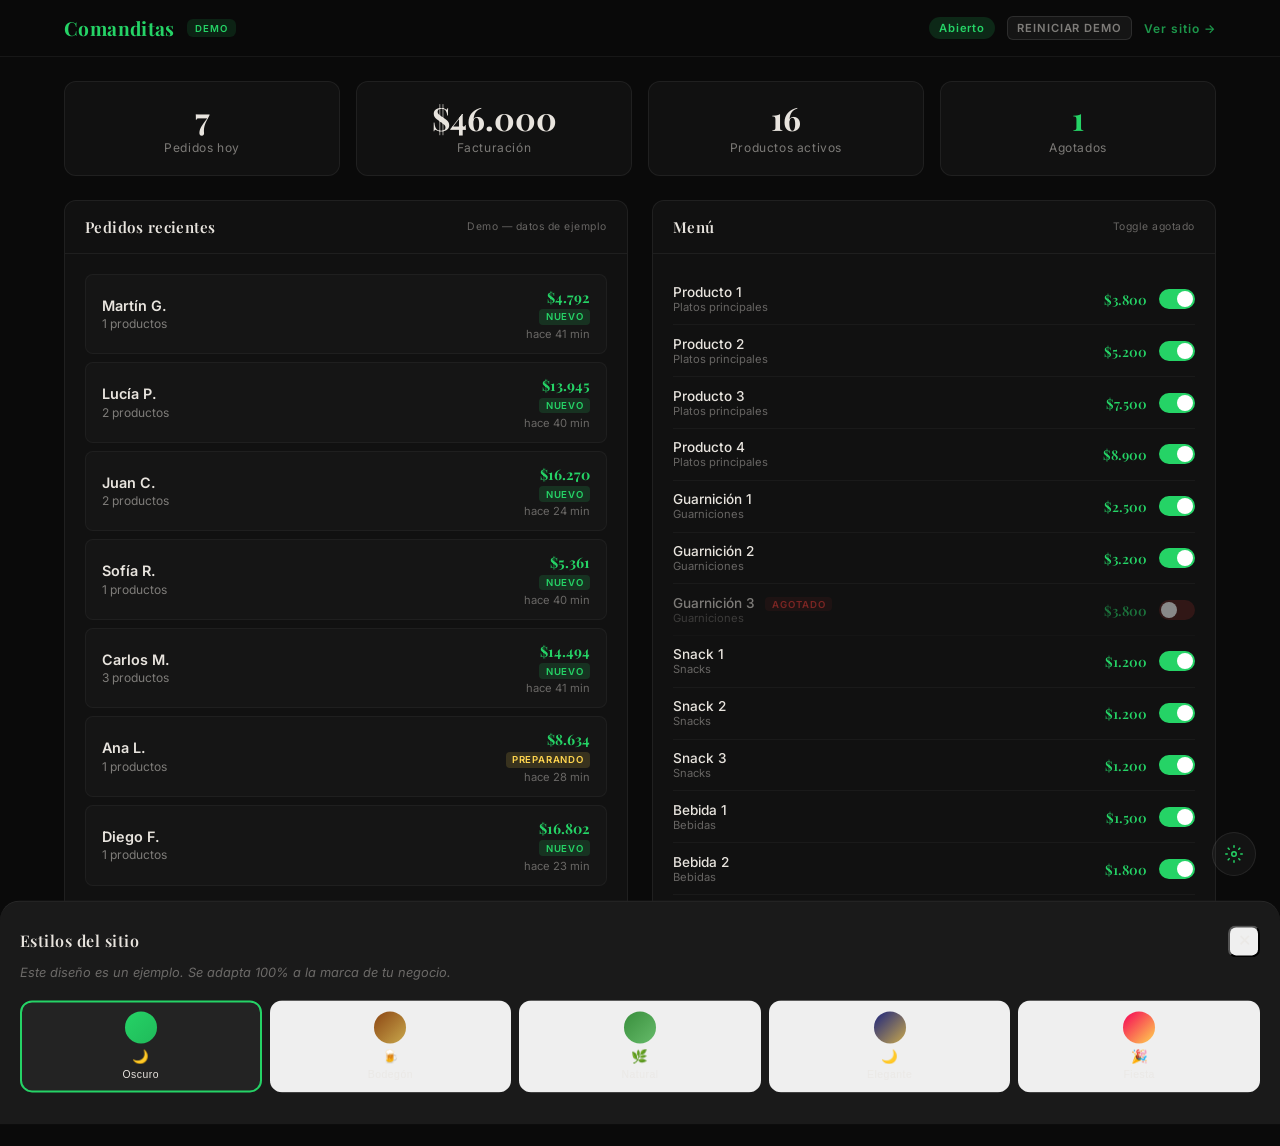
==== admin.html @ 1251a118 "primer commit" ====
<!DOCTYPE html>
<html lang="es">
<head>
  <meta charset="UTF-8" />
  <meta name="viewport" content="width=device-width, initial-scale=1.0" />
  <title>Comanditas Admin — Panel de control</title>
  <meta name="robots" content="noindex, nofollow" />
  <meta name="theme-color" content="#0A0A0A" />
  <link rel="icon" type="image/svg+xml" href="favicon.svg" />
  <link rel="preconnect" href="https://fonts.googleapis.com" />
  <link rel="preconnect" href="https://fonts.gstatic.com" crossorigin />
  <link href="https://fonts.googleapis.com/css2?family=Playfair+Display:wght@400;500;600;700&family=Inter:wght@300;400;500;600&display=swap" rel="stylesheet" />
  <link rel="stylesheet" href="admin.css?v=4" />
</head>
<body>

  <header class="admin-header">
    <div class="admin-header__inner">
      <div class="admin-header__left">
        <span class="admin-logo">Comanditas</span>
        <span class="admin-badge">Demo</span>
      </div>
      <div class="admin-header__right">
        <span class="admin-pill" id="adminHours"></span>
        <button class="admin-reset-btn" onclick="resetDemo()">Reiniciar demo</button>
        <a href="index.html" class="admin-link">Ver sitio →</a>
      </div>
    </div>
  </header>

  <main class="admin-main">
    <div class="admin-page">

      <div class="admin-stats">
        <div class="admin-stat">
          <div class="admin-stat__value" id="statPedidos">0</div>
          <div class="admin-stat__label">Pedidos hoy</div>
        </div>
        <div class="admin-stat">
          <div class="admin-stat__value" id="statFacturacion">$0</div>
          <div class="admin-stat__label">Facturación</div>
        </div>
        <div class="admin-stat">
          <div class="admin-stat__value" id="statProductos">0</div>
          <div class="admin-stat__label">Productos activos</div>
        </div>
        <div class="admin-stat">
          <div class="admin-stat__value admin-stat__value--accent" id="statAgotados">0</div>
          <div class="admin-stat__label">Agotados</div>
        </div>
      </div>

      <div class="admin-grid">

        <section class="admin-card">
          <div class="admin-card__header">
            <h2 class="admin-card__title">Pedidos recientes</h2>
            <span class="admin-card__tag">Demo — datos de ejemplo</span>
          </div>
          <div class="admin-card__body">
            <div class="order-table" id="orderTable"></div>
            <p class="admin-note">Este es un panel de demostración. Los datos son de ejemplo y no se guardan.</p>
          </div>
        </section>

        <section class="admin-card">
          <div class="admin-card__header">
            <h2 class="admin-card__title">Menú</h2>
            <span class="admin-card__tag">Toggle agotado</span>
          </div>
          <div class="admin-card__body">
            <div id="menuList"></div>
          </div>
        </section>

      </div>
    </div>
  </main>

  <div class="theme-fab" onclick="togglePanelTemas()" aria-label="Cambiar estilo del sitio" role="button" tabindex="0" onkeydown="if(event.key==='Enter')togglePanelTemas()">
    <svg viewBox="0 0 24 24" fill="none" stroke="currentColor" stroke-width="2" stroke-linecap="round" stroke-linejoin="round"><circle cx="12" cy="12" r="3"/><path d="M12 1v2M12 21v2M4.22 4.22l1.42 1.42M18.36 18.36l1.42 1.42M1 12h2M21 12h2M4.22 19.78l1.42-1.42M18.36 5.64l1.42-1.42"/></svg>
  </div>

  <script src="js/data.js?v=4"></script>
  <script src="js/themes.js?v=4"></script>
  <script src="admin.js?v=4"></script>
</body>
</html>
---- admin.css ----
/* ─────────────────────────────────────────
   Comanditas Demo — admin.css
   ───────────────────────────────────────── */

*, *::before, *::after { margin: 0; padding: 0; box-sizing: border-box; }

body {
  font-family: 'Inter', sans-serif;
  background: #0A0A0A;
  color: #E8E4DE;
  min-height: 100vh;
  transition: background 0.4s, color 0.4s;
}

/* HEADER */
.admin-header {
  position: sticky; top: 0; z-index: 50;
  background: rgba(10,10,10,0.95);
  backdrop-filter: blur(12px);
  border-bottom: 1px solid rgba(255,255,255,0.06);
  transition: background 0.4s, border-color 0.4s;
}
.admin-header__inner {
  display: flex; align-items: center; justify-content: space-between;
  padding: 0 1.5rem; height: 56px; max-width: 1200px; margin: 0 auto;
}
.admin-header__left { display: flex; align-items: center; gap: 0.75rem; }
.admin-logo {
  font-family: 'Playfair Display', Georgia, serif; font-weight: 700; font-size: 1.2rem;
  letter-spacing: 0.02em; color: #25D366;
}
.admin-badge {
  font-family: 'Inter', sans-serif; font-size: 0.6rem; font-weight: 600;
  letter-spacing: 0.12em; text-transform: uppercase; color: #25D366;
  background: rgba(37,211,102,0.12); padding: 0.2rem 0.5rem; border-radius: 6px;
}
.admin-header__right { display: flex; align-items: center; gap: 0.75rem; }
.admin-pill {
  font-family: 'Inter', sans-serif; font-size: 0.7rem; font-weight: 600;
  letter-spacing: 0.08em; padding: 0.25rem 0.6rem; border-radius: 20px;
}
.admin-pill.open { background: rgba(37,211,102,0.15); color: #25D366; }
.admin-pill.closed { background: rgba(229,57,53,0.15); color: #E53935; }
.admin-link {
  font-family: 'Inter', sans-serif; font-size: 0.75rem; font-weight: 600;
  letter-spacing: 0.08em; color: rgba(37,211,102,0.7); text-decoration: none;
  transition: color 0.2s;
}
.admin-link:hover { color: #25D366; }
.admin-reset-btn {
  font-family: 'Inter', sans-serif; font-size: 0.7rem; font-weight: 600;
  letter-spacing: 0.08em; color: rgba(232,228,222,0.5); text-transform: uppercase;
  background: rgba(255,255,255,0.05); border: 1px solid rgba(255,255,255,0.1);
  padding: 0.25rem 0.6rem; border-radius: 6px; cursor: pointer; transition: all 0.2s;
}
.admin-reset-btn:hover { color: #25D366; border-color: #25D366; }

/* MAIN */
.admin-main { max-width: 1200px; margin: 0 auto; padding: 1.5rem; }
.admin-page { display: flex; flex-direction: column; gap: 1.5rem; }

/* STATS */
.admin-stats {
  display: grid; grid-template-columns: repeat(4, 1fr); gap: 1rem;
}
.admin-stat {
  background: rgba(255,255,255,0.03); border: 1px solid rgba(255,255,255,0.06);
  border-radius: 12px; padding: 1.25rem; text-align: center;
  transition: background 0.4s, border-color 0.4s;
}
.admin-stat__value {
  font-family: 'Playfair Display', Georgia, serif; font-size: 2rem; font-weight: 700;
  color: #E8E4DE; line-height: 1;
}
.admin-stat__value--accent { color: #25D366; }
.admin-stat__label {
  font-size: 0.75rem; color: rgba(232,228,222,0.5); margin-top: 0.35rem;
  letter-spacing: 0.05em;
}

/* GRID */
.admin-grid {
  display: grid; grid-template-columns: 1fr 1fr; gap: 1.5rem;
}

/* CARD */
.admin-card {
  background: rgba(255,255,255,0.03); border: 1px solid rgba(255,255,255,0.06);
  border-radius: 12px; overflow: hidden; transition: background 0.4s, border-color 0.4s;
}
.admin-card__header {
  display: flex; align-items: center; justify-content: space-between;
  padding: 1rem 1.25rem; border-bottom: 1px solid rgba(255,255,255,0.06);
}
.admin-card__title {
  font-family: 'Playfair Display', Georgia, serif; font-size: 0.95rem; font-weight: 600;
  letter-spacing: 0.03em;
}
.admin-card__tag {
  font-size: 0.65rem; color: rgba(232,228,222,0.4); letter-spacing: 0.05em;
}
.admin-card__body { padding: 1.25rem; }

/* ORDER TABLE */
.order-table { display: flex; flex-direction: column; gap: 0.5rem; }
.order-row {
  display: flex; align-items: center; justify-content: space-between;
  padding: 0.75rem 1rem; background: rgba(255,255,255,0.02);
  border: 1px solid rgba(255,255,255,0.04); border-radius: 8px;
  transition: background 0.4s, border-color 0.4s;
}
.order-row__left { display: flex; flex-direction: column; gap: 0.15rem; }
.order-row__name { font-weight: 600; font-size: 0.9rem; }
.order-row__detail { font-size: 0.75rem; color: rgba(232,228,222,0.5); }
.order-row__right { display: flex; flex-direction: column; align-items: flex-end; gap: 0.15rem; }
.order-row__total { font-family: 'Playfair Display', Georgia, serif; font-weight: 700; font-size: 0.9rem; color: #25D366; }
.order-row__time { font-size: 0.7rem; color: rgba(232,228,222,0.4); }
.order-row__badge {
  font-family: 'Inter', sans-serif; font-size: 0.6rem; font-weight: 600;
  letter-spacing: 0.08em; text-transform: uppercase; padding: 0.15rem 0.4rem;
  border-radius: 4px;
}
.order-row__badge--new { background: rgba(37,211,102,0.15); color: #25D366; }
.order-row__badge--preparing { background: rgba(255,213,79,0.15); color: #FFD54F; }

/* MENU LIST */
.menu-item {
  display: flex; align-items: center; justify-content: space-between;
  padding: 0.65rem 0; border-bottom: 1px solid rgba(255,255,255,0.04);
  transition: opacity 0.2s;
}
.menu-item:last-child { border-bottom: none; }
.menu-item--agotado { opacity: 0.5; }
.menu-item--agotado .toggle input:not(:checked) + .toggle__track { background: rgba(229,57,53,0.3); }
.menu-item__agotado-tag {
  font-family: 'Inter', sans-serif; font-size: 0.6rem; font-weight: 600; letter-spacing: 0.1em; text-transform: uppercase;
  color: #E53935; background: rgba(229,57,53,0.12); padding: 0.1rem 0.4rem; border-radius: 4px; margin-left: 0.4rem;
}
.menu-item__left { display: flex; align-items: center; gap: 0.75rem; }
.menu-item__img {
  width: 40px; height: 40px; border-radius: 8px; object-fit: cover;
  background: rgba(255,255,255,0.04);
}
.menu-item__name { font-size: 0.85rem; font-weight: 500; }
.menu-item__cat { font-size: 0.7rem; color: rgba(232,228,222,0.4); }
.menu-item__right { display: flex; align-items: center; gap: 0.75rem; }
.menu-item__price {
  font-family: 'Playfair Display', Georgia, serif; font-size: 0.85rem; font-weight: 600; color: #25D366;
}

/* TOGGLE */
.toggle {
  position: relative; width: 36px; height: 20px; cursor: pointer;
}
.toggle input { display: none; }
.toggle__track {
  position: absolute; inset: 0; background: rgba(255,255,255,0.1);
  border-radius: 10px; transition: background 0.2s;
}
.toggle input:checked + .toggle__track { background: #25D366; }
.toggle__knob {
  position: absolute; top: 2px; left: 2px; width: 16px; height: 16px;
  background: #fff; border-radius: 50%; transition: transform 0.2s;
}
.toggle input:checked ~ .toggle__knob { transform: translateX(16px); }

.admin-note {
  font-size: 0.75rem; color: rgba(232,228,222,0.3); margin-top: 1rem;
  font-style: italic; text-align: center;
}

/* THEME FAB */
.theme-fab {
  position: fixed; bottom: 1.5rem; right: 1.5rem; z-index: 100;
  width: 44px; height: 44px; border-radius: 50%;
  display: flex; align-items: center; justify-content: center;
  background: rgba(255,255,255,0.04); border: 1px solid rgba(255,255,255,0.08);
  cursor: pointer; transition: border-color 0.2s, transform 0.2s;
}
.theme-fab:hover { border-color: #25D366; transform: scale(1.1); }
.theme-fab svg { width: 18px; height: 18px; stroke: #25D366; }

/* THEME PANEL */
.theme-overlay { position: fixed; inset: 0; background: rgba(0,0,0,0.5); z-index: 900; opacity: 0; pointer-events: none; transition: opacity 0.3s; }
.theme-overlay.open { opacity: 1; pointer-events: auto; }
.theme-panel { position: fixed; bottom: 0; left: 0; right: 0; background: #1A1A1A; border-top: 1px solid rgba(255,255,255,0.08); border-radius: 20px 20px 0 0; padding: 1.5rem 1.25rem 2rem; z-index: 950; transform: translateY(100%); transition: transform 0.35s cubic-bezier(0.2, 0.8, 0.3, 1), background 0.4s; }
.theme-panel.open { transform: translateY(0); }
.theme-panel__header { display: flex; align-items: center; justify-content: space-between; margin-bottom: 0.5rem; }
.theme-panel__title { font-family: 'Playfair Display', Georgia, serif; font-size: 1rem; font-weight: 600; letter-spacing: 0.03em; }
.theme-panel__close { width: 32px; height: 32px; display: flex; align-items: center; justify-content: center; font-size: 1rem; color: rgba(232,228,222,0.5); border-radius: 8px; transition: background 0.2s; }
.theme-panel__close:hover { background: rgba(255,255,255,0.06); }
.theme-panel__note { font-size: 0.8rem; color: rgba(232,228,222,0.4); margin-bottom: 1.25rem; font-style: italic; }
.theme-options { display: grid; grid-template-columns: repeat(5, 1fr); gap: 0.5rem; }
.theme-option { display: flex; flex-direction: column; align-items: center; gap: 0.35rem; padding: 0.6rem 0.2rem; border-radius: 12px; border: 2px solid transparent; transition: border-color 0.2s, background 0.2s; }
.theme-option:hover { background: rgba(255,255,255,0.04); }
.theme-option.active { border-color: #25D366; background: rgba(255,255,255,0.04); }
.theme-swatch { width: 32px; height: 32px; border-radius: 50%; flex-shrink: 0; }
.theme-name { font-size: 0.65rem; font-weight: 500; letter-spacing: 0.05em; color: rgba(232,228,222,0.5); }
.theme-option.active .theme-name { color: #E8E4DE; }

/* RESPONSIVE */
@media (max-width: 700px) {
  .admin-stats { grid-template-columns: repeat(2, 1fr); }
  .admin-grid { grid-template-columns: 1fr; }
  .admin-main { padding: 1rem; }
}
@media (max-width: 480px) {
  .admin-header__inner { padding: 0 1rem; }
  .admin-stat__value { font-size: 1.5rem; }
}
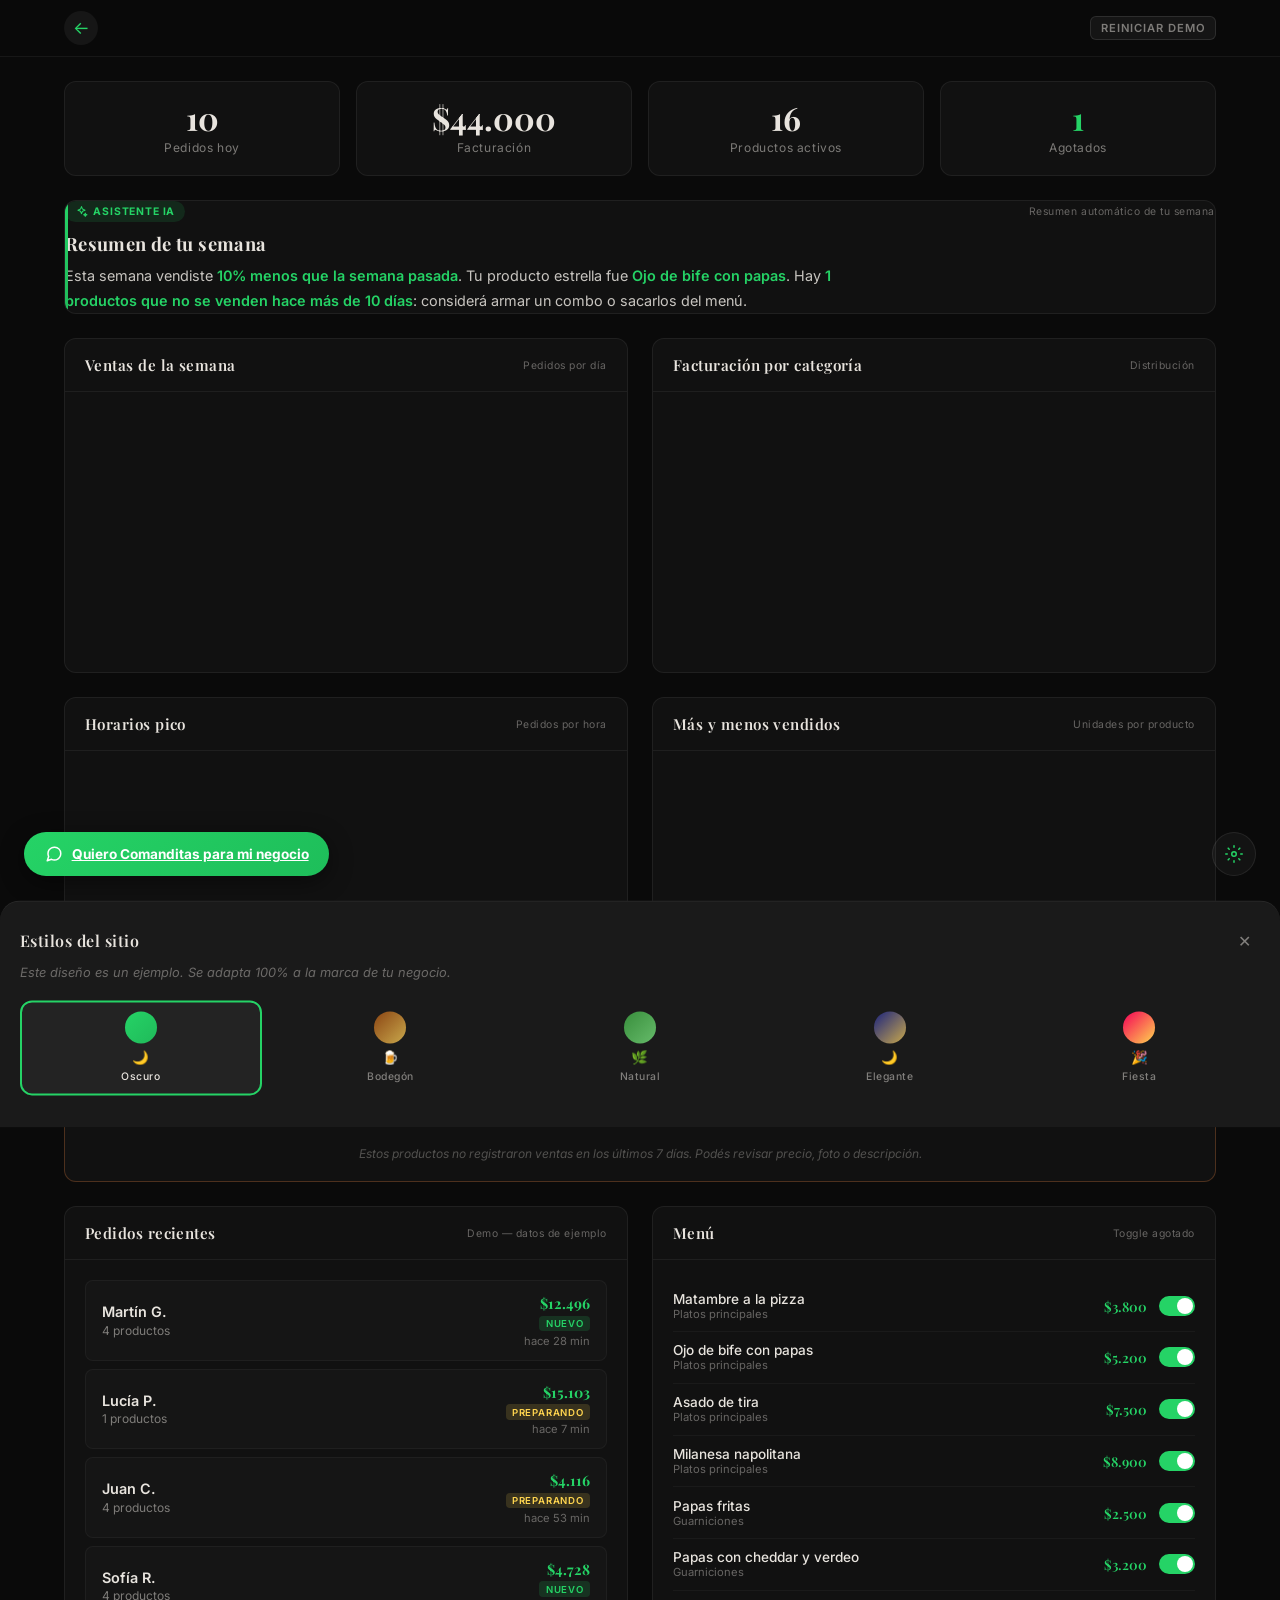
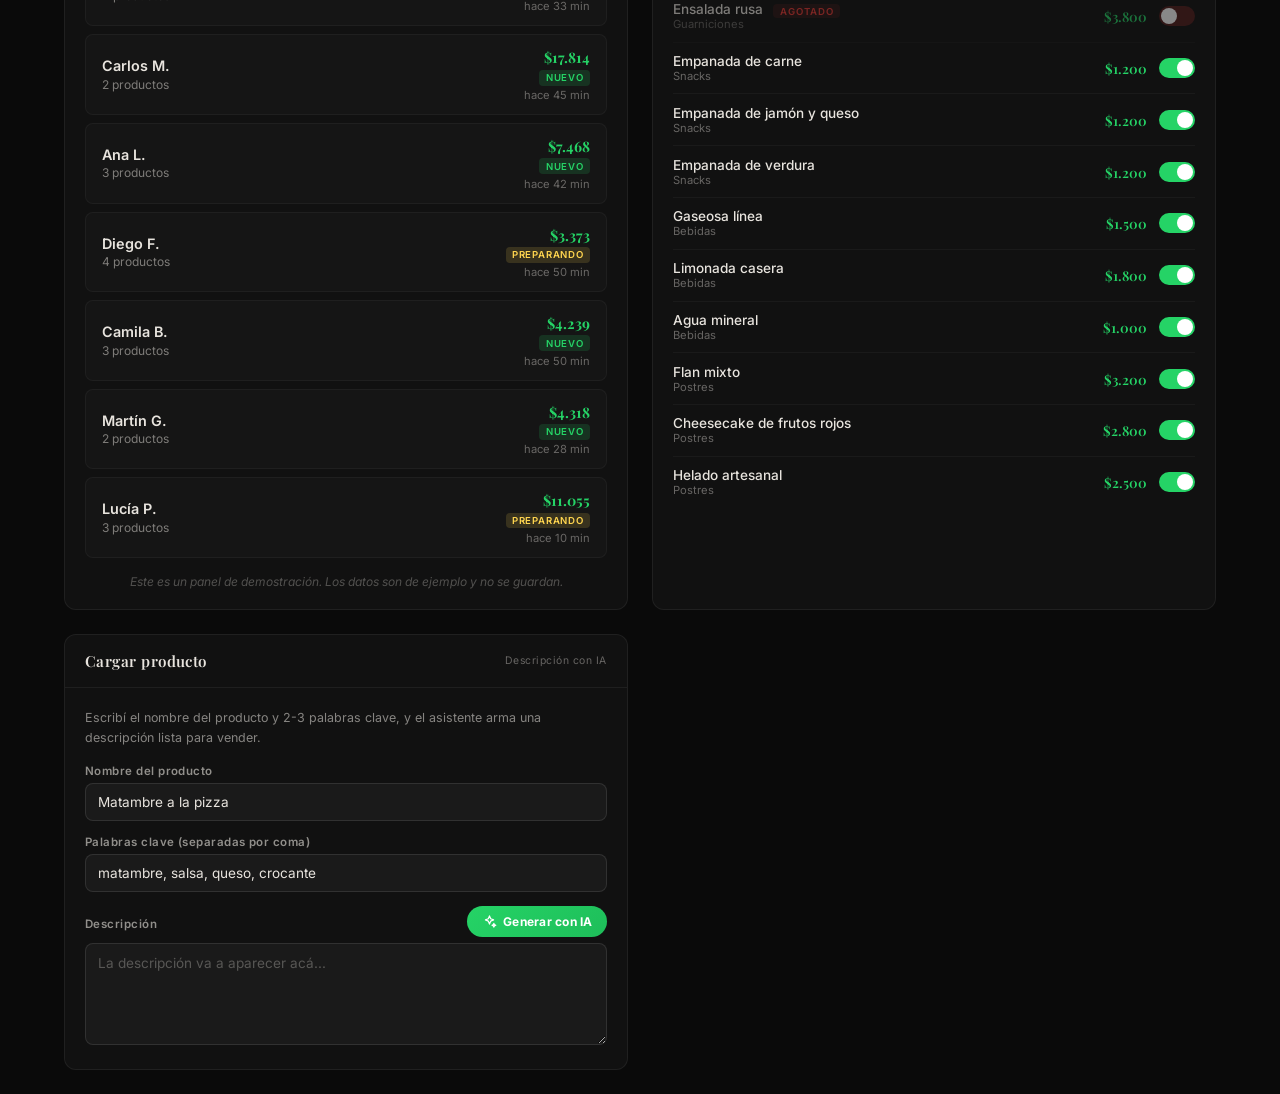
==== commit b22a0bae: "..." ====
--- a/admin.html
+++ b/admin.html
@@ -17,13 +17,10 @@
   <header class="admin-header">
     <div class="admin-header__inner">
       <div class="admin-header__left">
-        <span class="admin-logo">Comanditas</span>
-        <span class="admin-badge">Demo</span>
+        <a href="index.html" class="admin-link admin-link--back" aria-label="Volver al sitio">←</a>
       </div>
       <div class="admin-header__right">
-        <span class="admin-pill" id="adminHours"></span>
-        <button class="admin-reset-btn" onclick="resetDemo()">Reiniciar demo</button>
-        <a href="index.html" class="admin-link">Ver sitio →</a>
+        <button class="admin-reset-btn">Reiniciar demo</button>
       </div>
     </div>
   </header>
@@ -50,6 +47,71 @@
         </div>
       </div>
 
+      <section class="admin-card admin-card--ai">
+        <div class="admin-card__ai-head">
+          <span class="ai-badge">
+            <svg viewBox="0 0 24 24" fill="none" stroke="currentColor" stroke-width="2" stroke-linecap="round" stroke-linejoin="round"><path d="M12 3l1.9 4.6L18.5 9.5l-4.6 1.9L12 16l-1.9-4.6L5.5 9.5l4.6-1.9L12 3z"/><path d="M19 15l.9 2.1L22 18l-2.1.9L19 21l-.9-2.1L16 18l2.1-.9L19 15z"/></svg>
+            Asistente IA
+          </span>
+          <span class="admin-card__tag">Resumen automático de tu semana</span>
+        </div>
+        <h2 class="admin-card__ai-title">Resumen de tu semana</h2>
+        <p class="admin-card__ai-text" id="aiResumen"></p>
+      </section>
+
+      <div class="admin-charts">
+        <section class="admin-card">
+          <div class="admin-card__header">
+            <h2 class="admin-card__title">Ventas de la semana</h2>
+            <span class="admin-card__tag">Pedidos por día</span>
+          </div>
+          <div class="admin-card__body">
+            <div class="chart-box"><canvas id="chartVentas"></canvas></div>
+          </div>
+        </section>
+
+        <section class="admin-card">
+          <div class="admin-card__header">
+            <h2 class="admin-card__title">Facturación por categoría</h2>
+            <span class="admin-card__tag">Distribución</span>
+          </div>
+          <div class="admin-card__body">
+            <div class="chart-box"><canvas id="chartCategorias"></canvas></div>
+          </div>
+        </section>
+
+        <section class="admin-card">
+          <div class="admin-card__header">
+            <h2 class="admin-card__title">Horarios pico</h2>
+            <span class="admin-card__tag">Pedidos por hora</span>
+          </div>
+          <div class="admin-card__body">
+            <div class="chart-box"><canvas id="chartHorarios"></canvas></div>
+          </div>
+        </section>
+
+        <section class="admin-card">
+          <div class="admin-card__header">
+            <h2 class="admin-card__title">Más y menos vendidos</h2>
+            <span class="admin-card__tag">Unidades por producto</span>
+          </div>
+          <div class="admin-card__body">
+            <div class="chart-box"><canvas id="chartProductos"></canvas></div>
+          </div>
+        </section>
+
+        <section class="admin-card admin-card--alert">
+          <div class="admin-card__header">
+            <h2 class="admin-card__title">Productos sin ventas</h2>
+            <span class="admin-card__tag admin-card__tag--alert">Alerta</span>
+          </div>
+          <div class="admin-card__body">
+            <div class="sinventas-list" id="sinVentas"></div>
+            <p class="admin-note">Estos productos no registraron ventas en los últimos 7 días. Podés revisar precio, foto o descripción.</p>
+          </div>
+        </section>
+      </div>
+
       <div class="admin-grid">
 
         <section class="admin-card">
@@ -73,16 +135,50 @@
           </div>
         </section>
 
+        <section class="admin-card admin-card--editor">
+          <div class="admin-card__header">
+            <h2 class="admin-card__title">Cargar producto</h2>
+            <span class="admin-card__tag">Descripción con IA</span>
+          </div>
+          <div class="admin-card__body">
+            <p class="editor-note">Escribí el nombre del producto y 2-3 palabras clave, y el asistente arma una descripción lista para vender.</p>
+            <label class="ai-field">
+              <span class="ai-field__label">Nombre del producto</span>
+              <input class="ai-input" id="aiProductoNombre" type="text" placeholder="Ej: Matambre a la pizza" value="Matambre a la pizza" />
+            </label>
+            <label class="ai-field">
+              <span class="ai-field__label">Palabras clave (separadas por coma)</span>
+              <input class="ai-input" id="aiProductoClaves" type="text" placeholder="Ej: matambre, salsa, queso, crocante" value="matambre, salsa, queso, crocante" />
+            </label>
+            <div class="ai-desc-field">
+              <div class="ai-field__label-row">
+                <span class="ai-field__label">Descripción</span>
+                <button class="ai-gen-btn" id="aiGenBtn" type="button">
+                  <svg viewBox="0 0 24 24" fill="none" stroke="currentColor" stroke-width="2" stroke-linecap="round" stroke-linejoin="round"><path d="M12 3l1.9 4.6L18.5 9.5l-4.6 1.9L12 16l-1.9-4.6L5.5 9.5l4.6-1.9L12 3z"/><path d="M19 15l.9 2.1L22 18l-2.1.9L19 21l-.9-2.1L16 18l2.1-.9L19 15z"/></svg>
+                  <span class="ai-gen-btn__label">Generar con IA</span>
+                </button>
+              </div>
+              <textarea class="ai-input ai-textarea" id="aiProductoDesc" rows="4" placeholder="La descripción va a aparecer acá..."></textarea>
+            </div>
+          </div>
+        </section>
+
       </div>
     </div>
   </main>
 
-  <div class="theme-fab" onclick="togglePanelTemas()" aria-label="Cambiar estilo del sitio" role="button" tabindex="0" onkeydown="if(event.key==='Enter')togglePanelTemas()">
+  <a class="contact-fab" href="https://wa.me/5493512345678?text=Hola%2C%20vi%20la%20demo%20de%20Comanditas%20y%20quiero%20cotizar%20algo%20as%C3%AD%20para%20mi%20negocio" target="_blank" rel="noopener" aria-label="Quiero Comanditas para mi negocio">
+    <svg viewBox="0 0 24 24" fill="none" stroke="currentColor" stroke-width="2" stroke-linecap="round" stroke-linejoin="round"><path d="M21 11.5a8.38 8.38 0 01-.9 3.8 8.5 8.5 0 01-7.6 4.7 8.38 8.38 0 01-3.8-.9L3 21l1.9-5.7a8.38 8.38 0 01-.9-3.8 8.5 8.5 0 014.7-7.6 8.38 8.38 0 013.8-.9h.5a8.48 8.48 0 018 8v.5z"/></svg>
+    <span>Quiero Comanditas para mi negocio</span>
+  </a>
+
+  <div class="theme-fab" aria-label="Cambiar estilo del sitio" role="button" tabindex="0">
     <svg viewBox="0 0 24 24" fill="none" stroke="currentColor" stroke-width="2" stroke-linecap="round" stroke-linejoin="round"><circle cx="12" cy="12" r="3"/><path d="M12 1v2M12 21v2M4.22 4.22l1.42 1.42M18.36 18.36l1.42 1.42M1 12h2M21 12h2M4.22 19.78l1.42-1.42M18.36 5.64l1.42-1.42"/></svg>
   </div>
 
   <script src="js/data.js?v=4"></script>
   <script src="js/themes.js?v=4"></script>
+  <script src="https://cdn.jsdelivr.net/npm/chart.js@4.4.1/dist/chart.umd.min.js"></script>
   <script src="admin.js?v=4"></script>
 </body>
 </html>
--- a/admin.css
+++ b/admin.css
@@ -3,6 +3,8 @@
    ───────────────────────────────────────── */
 
 *, *::before, *::after { margin: 0; padding: 0; box-sizing: border-box; }
+
+button { cursor: pointer; border: none; background: none; font-family: inherit; color: inherit; }
 
 body {
   font-family: 'Inter', sans-serif;
@@ -23,30 +25,17 @@
 .admin-header__inner {
   display: flex; align-items: center; justify-content: space-between;
   padding: 0 1.5rem; height: 56px; max-width: 1200px; margin: 0 auto;
-}
-.admin-header__left { display: flex; align-items: center; gap: 0.75rem; }
-.admin-logo {
-  font-family: 'Playfair Display', Georgia, serif; font-weight: 700; font-size: 1.2rem;
-  letter-spacing: 0.02em; color: #25D366;
-}
-.admin-badge {
-  font-family: 'Inter', sans-serif; font-size: 0.6rem; font-weight: 600;
-  letter-spacing: 0.12em; text-transform: uppercase; color: #25D366;
-  background: rgba(37,211,102,0.12); padding: 0.2rem 0.5rem; border-radius: 6px;
-}
+  position: relative;
+}
+.admin-header__left { display: flex; align-items: center; }
 .admin-header__right { display: flex; align-items: center; gap: 0.75rem; }
-.admin-pill {
-  font-family: 'Inter', sans-serif; font-size: 0.7rem; font-weight: 600;
-  letter-spacing: 0.08em; padding: 0.25rem 0.6rem; border-radius: 20px;
-}
-.admin-pill.open { background: rgba(37,211,102,0.15); color: #25D366; }
-.admin-pill.closed { background: rgba(229,57,53,0.15); color: #E53935; }
-.admin-link {
-  font-family: 'Inter', sans-serif; font-size: 0.75rem; font-weight: 600;
-  letter-spacing: 0.08em; color: rgba(37,211,102,0.7); text-decoration: none;
-  transition: color 0.2s;
-}
-.admin-link:hover { color: #25D366; }
+.admin-link--back {
+  display: inline-flex; align-items: center; justify-content: center;
+  width: 34px; height: 34px; border-radius: 50%;
+  font-size: 1.1rem; line-height: 1; color: #25D366; text-decoration: none;
+  background: rgba(255,255,255,0.05); transition: background 0.2s, color 0.2s;
+}
+.admin-link--back:hover { background: rgba(37,211,102,0.15); color: #25D366; }
 .admin-reset-btn {
   font-family: 'Inter', sans-serif; font-size: 0.7rem; font-weight: 600;
   letter-spacing: 0.08em; color: rgba(232,228,222,0.5); text-transform: uppercase;
@@ -78,6 +67,79 @@
   letter-spacing: 0.05em;
 }
 
+/* AI SUMMARY CARD */
+.admin-card--ai {
+  position: relative;
+  border-color: rgba(37,211,102,0.28);
+  background:
+    linear-gradient(180deg, rgba(37,211,102,0.06), rgba(37,211,102,0.02)),
+    rgba(255,255,255,0.02);
+  overflow: hidden;
+}
+.admin-card--ai::before {
+  content: ''; position: absolute; left: 0; top: 0; bottom: 0; width: 3px;
+  background: linear-gradient(180deg, #25D366, #20BA5A); border-radius: 0 3px 3px 0;
+}
+.admin-card__ai-head {
+  display: flex; align-items: center; justify-content: space-between;
+  gap: 0.75rem; margin-bottom: 0.6rem; flex-wrap: wrap;
+}
+.ai-badge {
+  display: inline-flex; align-items: center; gap: 0.35rem;
+  font-family: 'Inter', sans-serif; font-size: 0.65rem; font-weight: 700;
+  letter-spacing: 0.08em; text-transform: uppercase;
+  color: #25D366; background: rgba(37,211,102,0.12);
+  padding: 0.25rem 0.6rem; border-radius: 20px;
+}
+.ai-badge svg { width: 13px; height: 13px; stroke: #25D366; }
+.admin-card__ai-title {
+  font-family: 'Playfair Display', Georgia, serif; font-size: 1.15rem; font-weight: 700;
+  letter-spacing: 0.02em; margin-bottom: 0.5rem; color: #E8E4DE;
+}
+.admin-card__ai-text {
+  font-size: 0.9rem; line-height: 1.7; color: rgba(232,228,222,0.85);
+  max-width: 780px;
+}
+.admin-card__ai-text strong { color: #25D366; font-weight: 600; }
+
+/* PRODUCT EDITOR (IA) */
+.admin-card--editor { align-self: start; }
+.editor-note {
+  font-size: 0.78rem; color: rgba(232,228,222,0.55); line-height: 1.6;
+  margin-bottom: 1rem;
+}
+.ai-field { display: block; margin-bottom: 0.9rem; }
+.ai-field__label {
+  display: block; font-size: 0.72rem; font-weight: 600; letter-spacing: 0.04em;
+  color: rgba(232,228,222,0.6); margin-bottom: 0.35rem;
+}
+.ai-field__label-row {
+  display: flex; align-items: flex-end; justify-content: space-between;
+  gap: 0.75rem; margin-bottom: 0.35rem; flex-wrap: wrap;
+}
+.ai-input {
+  width: 100%; padding: 0.6rem 0.75rem;
+  background: rgba(255,255,255,0.04); border: 1px solid rgba(255,255,255,0.1);
+  border-radius: 8px; color: #E8E4DE; font-family: 'Inter', sans-serif;
+  font-size: 0.85rem; transition: border-color 0.2s, box-shadow 0.2s;
+}
+.ai-input::placeholder { color: rgba(232,228,222,0.3); }
+.ai-input:focus { outline: none; border-color: #25D366; box-shadow: 0 0 0 3px rgba(37,211,102,0.12); }
+.ai-textarea { resize: vertical; min-height: 90px; line-height: 1.5; }
+.ai-gen-btn {
+  display: inline-flex; align-items: center; gap: 0.4rem;
+  padding: 0.5rem 0.9rem; font-family: 'Inter', sans-serif;
+  font-size: 0.75rem; font-weight: 700; letter-spacing: 0.02em;
+  color: #fff; background: linear-gradient(135deg, #25D366, #1EBE5A);
+  border-radius: 50px; cursor: pointer; transition: opacity 0.2s, transform 0.2s;
+  white-space: nowrap;
+}
+.ai-gen-btn:hover { opacity: 0.9; transform: translateY(-1px); }
+.ai-gen-btn svg { width: 15px; height: 15px; stroke: #fff; flex-shrink: 0; }
+.ai-gen-btn:disabled { opacity: 0.6; cursor: wait; transform: none; }
+.ai-gen-btn--loading svg { animation: ai-spin 0.9s linear infinite; }
+@keyframes ai-spin { to { transform: rotate(360deg); } }
+
 /* GRID */
 .admin-grid {
   display: grid; grid-template-columns: 1fr 1fr; gap: 1.5rem;
@@ -100,6 +162,34 @@
   font-size: 0.65rem; color: rgba(232,228,222,0.4); letter-spacing: 0.05em;
 }
 .admin-card__body { padding: 1.25rem; }
+
+/* CHARTS */
+.admin-charts {
+  display: grid; grid-template-columns: 1fr 1fr; gap: 1.5rem;
+}
+.chart-box { height: 240px; position: relative; }
+.admin-card--alert {
+  grid-column: 1 / -1;
+  border-color: rgba(255,140,66,0.25);
+}
+.admin-card__tag--alert {
+  color: #FF8C42; background: rgba(255,140,66,0.12);
+  padding: 0.15rem 0.5rem; border-radius: 4px;
+}
+.sinventas-list { display: flex; flex-direction: column; gap: 0.4rem; }
+.sinventas-item {
+  display: flex; align-items: center; justify-content: space-between; gap: 0.75rem;
+  padding: 0.6rem 0.9rem; background: rgba(255,140,66,0.05);
+  border: 1px solid rgba(255,140,66,0.15); border-radius: 8px;
+}
+.sinventas-item__name { font-size: 0.85rem; font-weight: 500; }
+.sinventas-item__cat { font-size: 0.7rem; color: rgba(232,228,222,0.4); }
+.sinventas-item__tag {
+  font-family: 'Inter', sans-serif; font-size: 0.6rem; font-weight: 600;
+  letter-spacing: 0.08em; text-transform: uppercase; color: #FF8C42;
+  background: rgba(255,140,66,0.12); padding: 0.15rem 0.5rem; border-radius: 4px;
+  white-space: nowrap;
+}
 
 /* ORDER TABLE */
 .order-table { display: flex; flex-direction: column; gap: 0.5rem; }
@@ -168,6 +258,20 @@
   font-size: 0.75rem; color: rgba(232,228,222,0.3); margin-top: 1rem;
   font-style: italic; text-align: center;
 }
+
+/* CONTACT FAB (CTA a WhatsApp del dev) */
+.contact-fab {
+  position: fixed; left: 1.5rem; bottom: 1.5rem; z-index: 100;
+  display: inline-flex; align-items: center; gap: 0.55rem;
+  padding: 0.8rem 1.3rem;
+  background: linear-gradient(135deg, #25D366, #1EBE5A);
+  color: #fff; font-family: 'Inter', sans-serif; font-size: 0.85rem; font-weight: 700;
+  border-radius: 50px; box-shadow: 0 6px 24px rgba(0,0,0,0.45);
+  transition: transform 0.2s, box-shadow 0.2s;
+}
+.contact-fab:hover { transform: translateY(-2px); box-shadow: 0 10px 30px rgba(0,0,0,0.55); }
+.contact-fab svg { width: 18px; height: 18px; stroke: #fff; flex-shrink: 0; }
+.contact-fab span { white-space: nowrap; }
 
 /* THEME FAB */
 .theme-fab {
@@ -202,9 +306,11 @@
 @media (max-width: 700px) {
   .admin-stats { grid-template-columns: repeat(2, 1fr); }
   .admin-grid { grid-template-columns: 1fr; }
+  .admin-charts { grid-template-columns: 1fr; }
   .admin-main { padding: 1rem; }
 }
 @media (max-width: 480px) {
   .admin-header__inner { padding: 0 1rem; }
   .admin-stat__value { font-size: 1.5rem; }
+  .contact-fab { left: 0.75rem; padding: 0.7rem 1.1rem; font-size: 0.8rem; }
 }
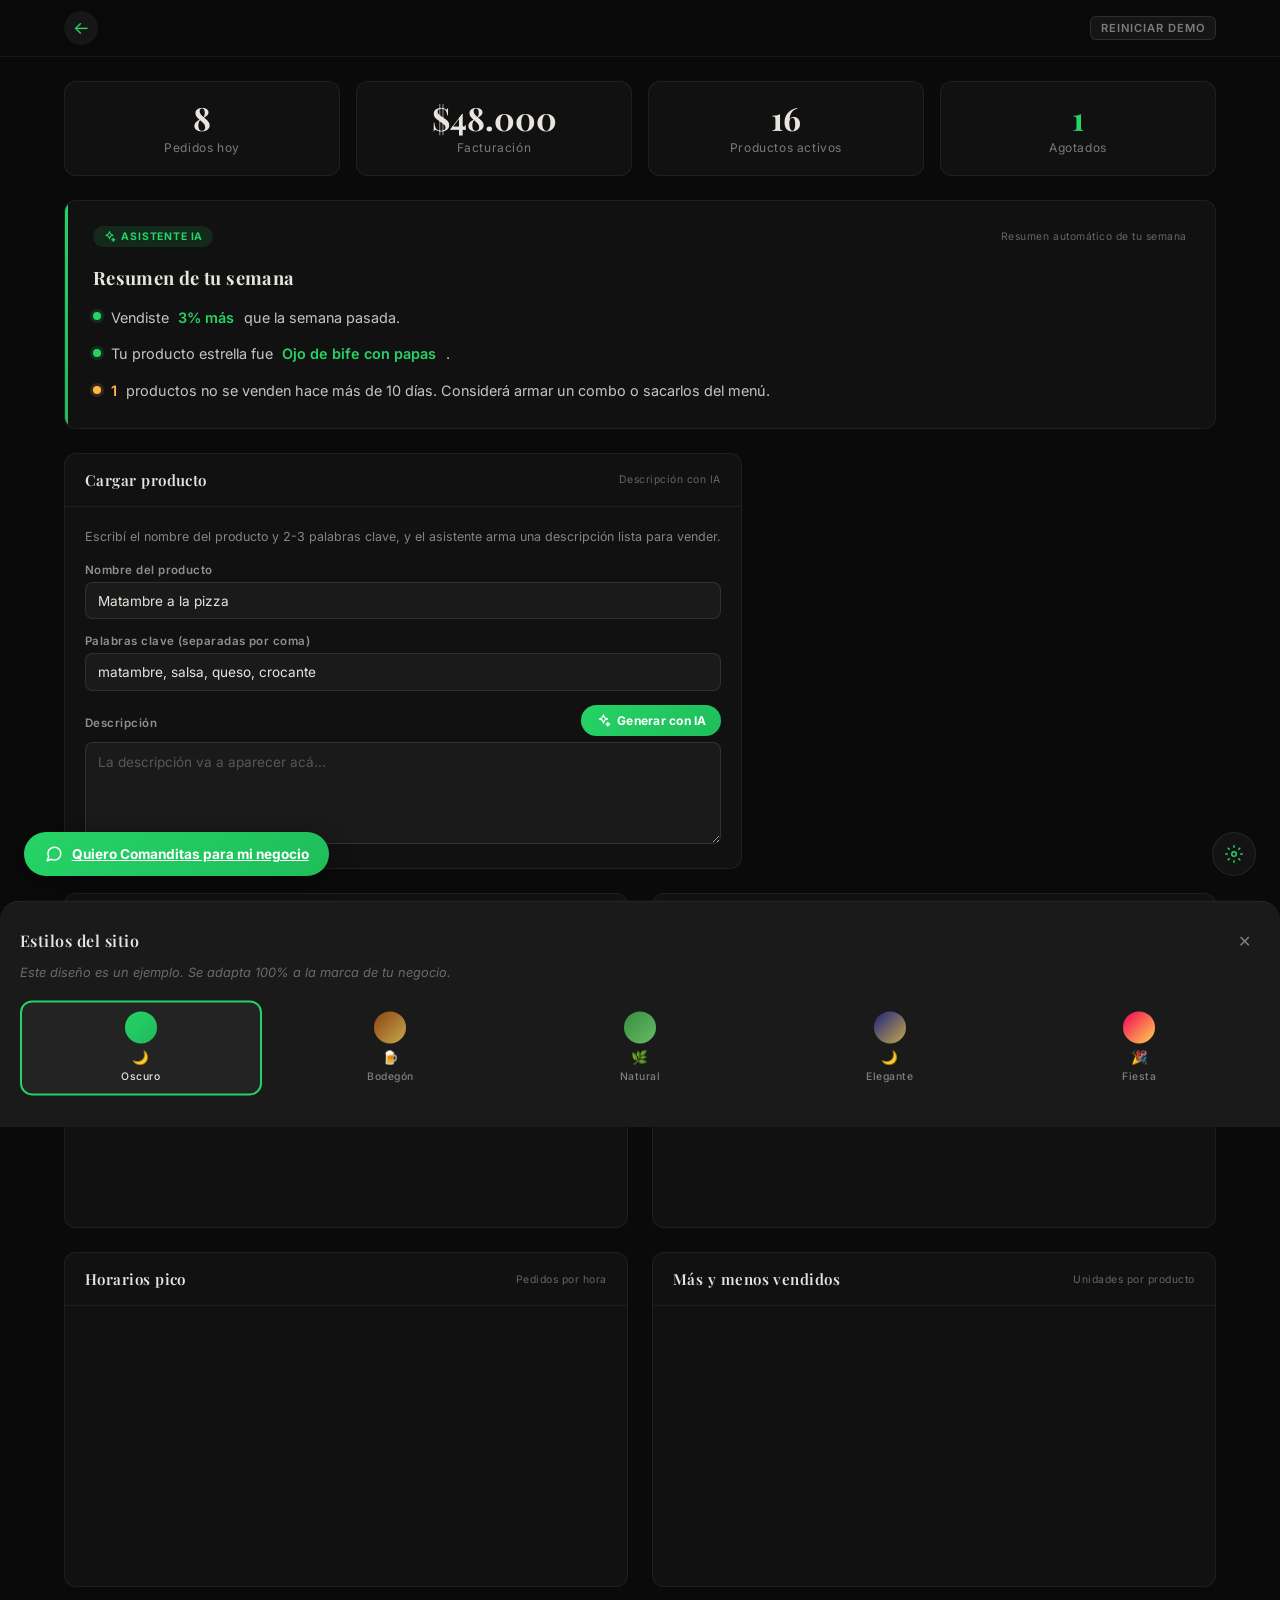
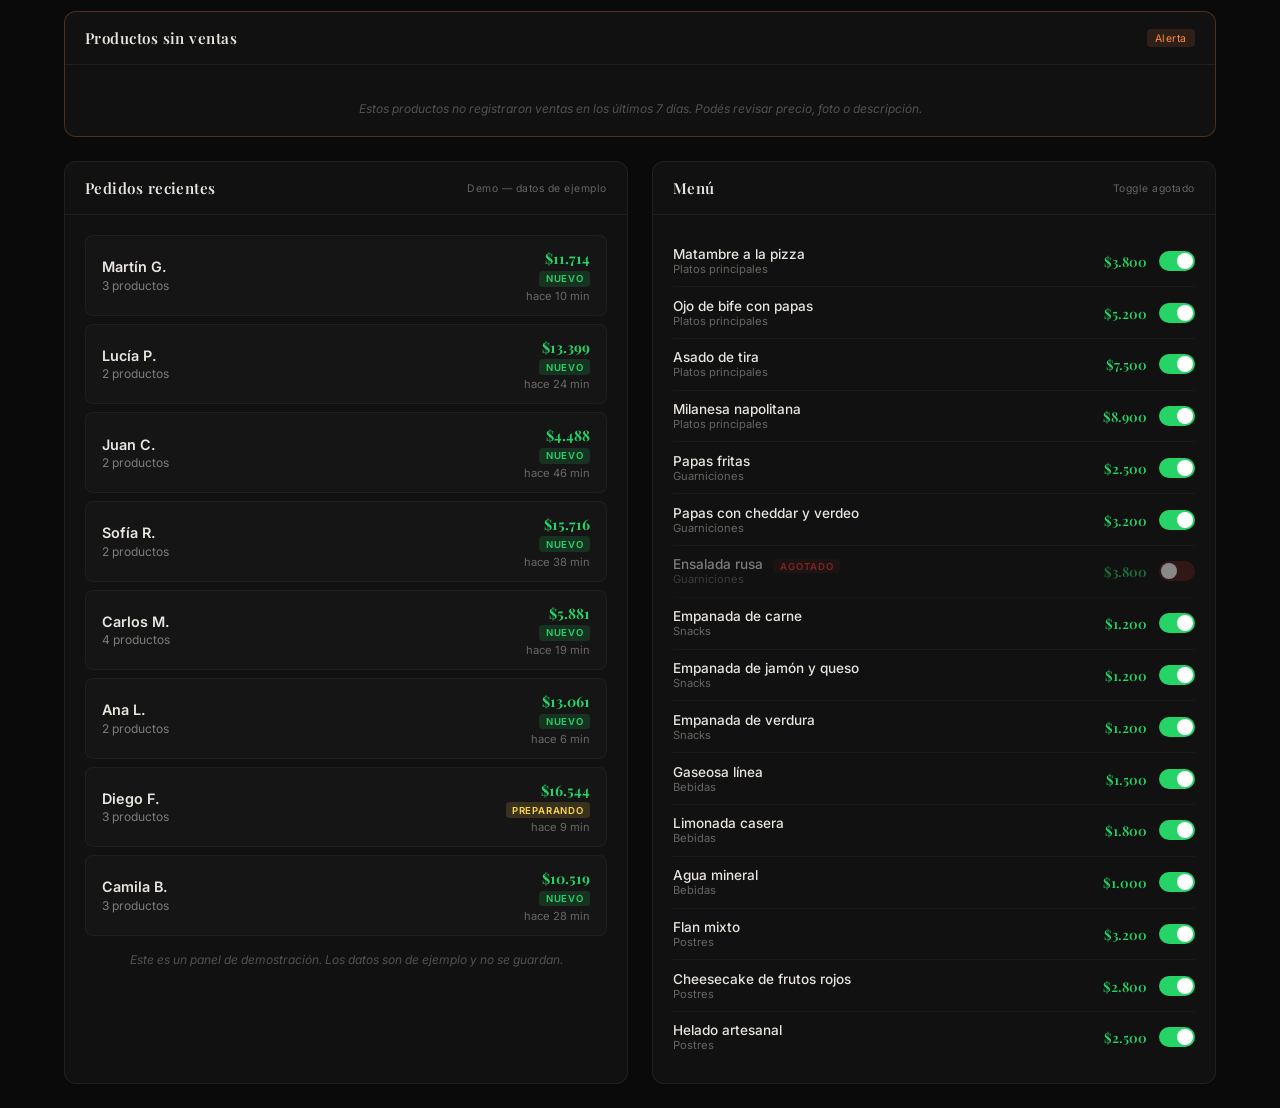
==== commit efd34348: "..." ====
--- a/admin.html
+++ b/admin.html
@@ -57,6 +57,34 @@
         </div>
         <h2 class="admin-card__ai-title">Resumen de tu semana</h2>
         <p class="admin-card__ai-text" id="aiResumen"></p>
+      </section>
+
+      <section class="admin-card admin-card--editor">
+        <div class="admin-card__header">
+          <h2 class="admin-card__title">Cargar producto</h2>
+          <span class="admin-card__tag">Descripción con IA</span>
+        </div>
+        <div class="admin-card__body">
+          <p class="editor-note">Escribí el nombre del producto y 2-3 palabras clave, y el asistente arma una descripción lista para vender.</p>
+          <label class="ai-field">
+            <span class="ai-field__label">Nombre del producto</span>
+            <input class="ai-input" id="aiProductoNombre" type="text" placeholder="Ej: Matambre a la pizza" value="Matambre a la pizza" />
+          </label>
+          <label class="ai-field">
+            <span class="ai-field__label">Palabras clave (separadas por coma)</span>
+            <input class="ai-input" id="aiProductoClaves" type="text" placeholder="Ej: matambre, salsa, queso, crocante" value="matambre, salsa, queso, crocante" />
+          </label>
+          <div class="ai-desc-field">
+            <div class="ai-field__label-row">
+              <span class="ai-field__label">Descripción</span>
+              <button class="ai-gen-btn" id="aiGenBtn" type="button">
+                <svg viewBox="0 0 24 24" fill="none" stroke="currentColor" stroke-width="2" stroke-linecap="round" stroke-linejoin="round"><path d="M12 3l1.9 4.6L18.5 9.5l-4.6 1.9L12 16l-1.9-4.6L5.5 9.5l4.6-1.9L12 3z"/><path d="M19 15l.9 2.1L22 18l-2.1.9L19 21l-.9-2.1L16 18l2.1-.9L19 15z"/></svg>
+                <span class="ai-gen-btn__label">Generar con IA</span>
+              </button>
+            </div>
+            <textarea class="ai-input ai-textarea" id="aiProductoDesc" rows="4" placeholder="La descripción va a aparecer acá..."></textarea>
+          </div>
+        </div>
       </section>
 
       <div class="admin-charts">
@@ -135,34 +163,6 @@
           </div>
         </section>
 
-        <section class="admin-card admin-card--editor">
-          <div class="admin-card__header">
-            <h2 class="admin-card__title">Cargar producto</h2>
-            <span class="admin-card__tag">Descripción con IA</span>
-          </div>
-          <div class="admin-card__body">
-            <p class="editor-note">Escribí el nombre del producto y 2-3 palabras clave, y el asistente arma una descripción lista para vender.</p>
-            <label class="ai-field">
-              <span class="ai-field__label">Nombre del producto</span>
-              <input class="ai-input" id="aiProductoNombre" type="text" placeholder="Ej: Matambre a la pizza" value="Matambre a la pizza" />
-            </label>
-            <label class="ai-field">
-              <span class="ai-field__label">Palabras clave (separadas por coma)</span>
-              <input class="ai-input" id="aiProductoClaves" type="text" placeholder="Ej: matambre, salsa, queso, crocante" value="matambre, salsa, queso, crocante" />
-            </label>
-            <div class="ai-desc-field">
-              <div class="ai-field__label-row">
-                <span class="ai-field__label">Descripción</span>
-                <button class="ai-gen-btn" id="aiGenBtn" type="button">
-                  <svg viewBox="0 0 24 24" fill="none" stroke="currentColor" stroke-width="2" stroke-linecap="round" stroke-linejoin="round"><path d="M12 3l1.9 4.6L18.5 9.5l-4.6 1.9L12 16l-1.9-4.6L5.5 9.5l4.6-1.9L12 3z"/><path d="M19 15l.9 2.1L22 18l-2.1.9L19 21l-.9-2.1L16 18l2.1-.9L19 15z"/></svg>
-                  <span class="ai-gen-btn__label">Generar con IA</span>
-                </button>
-              </div>
-              <textarea class="ai-input ai-textarea" id="aiProductoDesc" rows="4" placeholder="La descripción va a aparecer acá..."></textarea>
-            </div>
-          </div>
-        </section>
-
       </div>
     </div>
   </main>
--- a/admin.css
+++ b/admin.css
@@ -75,6 +75,7 @@
     linear-gradient(180deg, rgba(37,211,102,0.06), rgba(37,211,102,0.02)),
     rgba(255,255,255,0.02);
   overflow: hidden;
+  padding: 1.6rem 1.75rem;
 }
 .admin-card--ai::before {
   content: ''; position: absolute; left: 0; top: 0; bottom: 0; width: 3px;
@@ -82,7 +83,7 @@
 }
 .admin-card__ai-head {
   display: flex; align-items: center; justify-content: space-between;
-  gap: 0.75rem; margin-bottom: 0.6rem; flex-wrap: wrap;
+  gap: 1rem; margin-bottom: 1.1rem; flex-wrap: wrap;
 }
 .ai-badge {
   display: inline-flex; align-items: center; gap: 0.35rem;
@@ -94,13 +95,27 @@
 .ai-badge svg { width: 13px; height: 13px; stroke: #25D366; }
 .admin-card__ai-title {
   font-family: 'Playfair Display', Georgia, serif; font-size: 1.15rem; font-weight: 700;
-  letter-spacing: 0.02em; margin-bottom: 0.5rem; color: #E8E4DE;
+  letter-spacing: 0.02em; margin-bottom: 1rem; color: #E8E4DE;
 }
 .admin-card__ai-text {
-  font-size: 0.9rem; line-height: 1.7; color: rgba(232,228,222,0.85);
+  display: flex; flex-direction: column; gap: 0.85rem;
   max-width: 780px;
 }
-.admin-card__ai-text strong { color: #25D366; font-weight: 600; }
+.ai-resumen__line {
+  display: flex; align-items: flex-start; gap: 0.6rem;
+  font-size: 0.9rem; line-height: 1.6; color: rgba(232,228,222,0.85);
+  margin: 0;
+}
+.ai-resumen__line strong { color: #25D366; font-weight: 600; }
+.ai-resumen__line--warn strong { color: #FFB74D; }
+.ai-resumen__dot {
+  flex-shrink: 0; width: 8px; height: 8px; border-radius: 50%;
+  margin-top: 0.45em; background: #25D366;
+  box-shadow: 0 0 0 3px rgba(37,211,102,0.15);
+}
+.ai-resumen__line--warn .ai-resumen__dot {
+  background: #FFB74D; box-shadow: 0 0 0 3px rgba(255,183,77,0.15);
+}
 
 /* PRODUCT EDITOR (IA) */
 .admin-card--editor { align-self: start; }
@@ -139,6 +154,11 @@
 .ai-gen-btn:disabled { opacity: 0.6; cursor: wait; transform: none; }
 .ai-gen-btn--loading svg { animation: ai-spin 0.9s linear infinite; }
 @keyframes ai-spin { to { transform: rotate(360deg); } }
+.ai-gen-error {
+  margin: 0 0 0.75rem; font-size: 0.78rem; color: #E53935;
+  background: rgba(229,57,53,0.1); border: 1px solid rgba(229,57,53,0.25);
+  padding: 0.5rem 0.75rem; border-radius: 8px;
+}
 
 /* GRID */
 .admin-grid {
